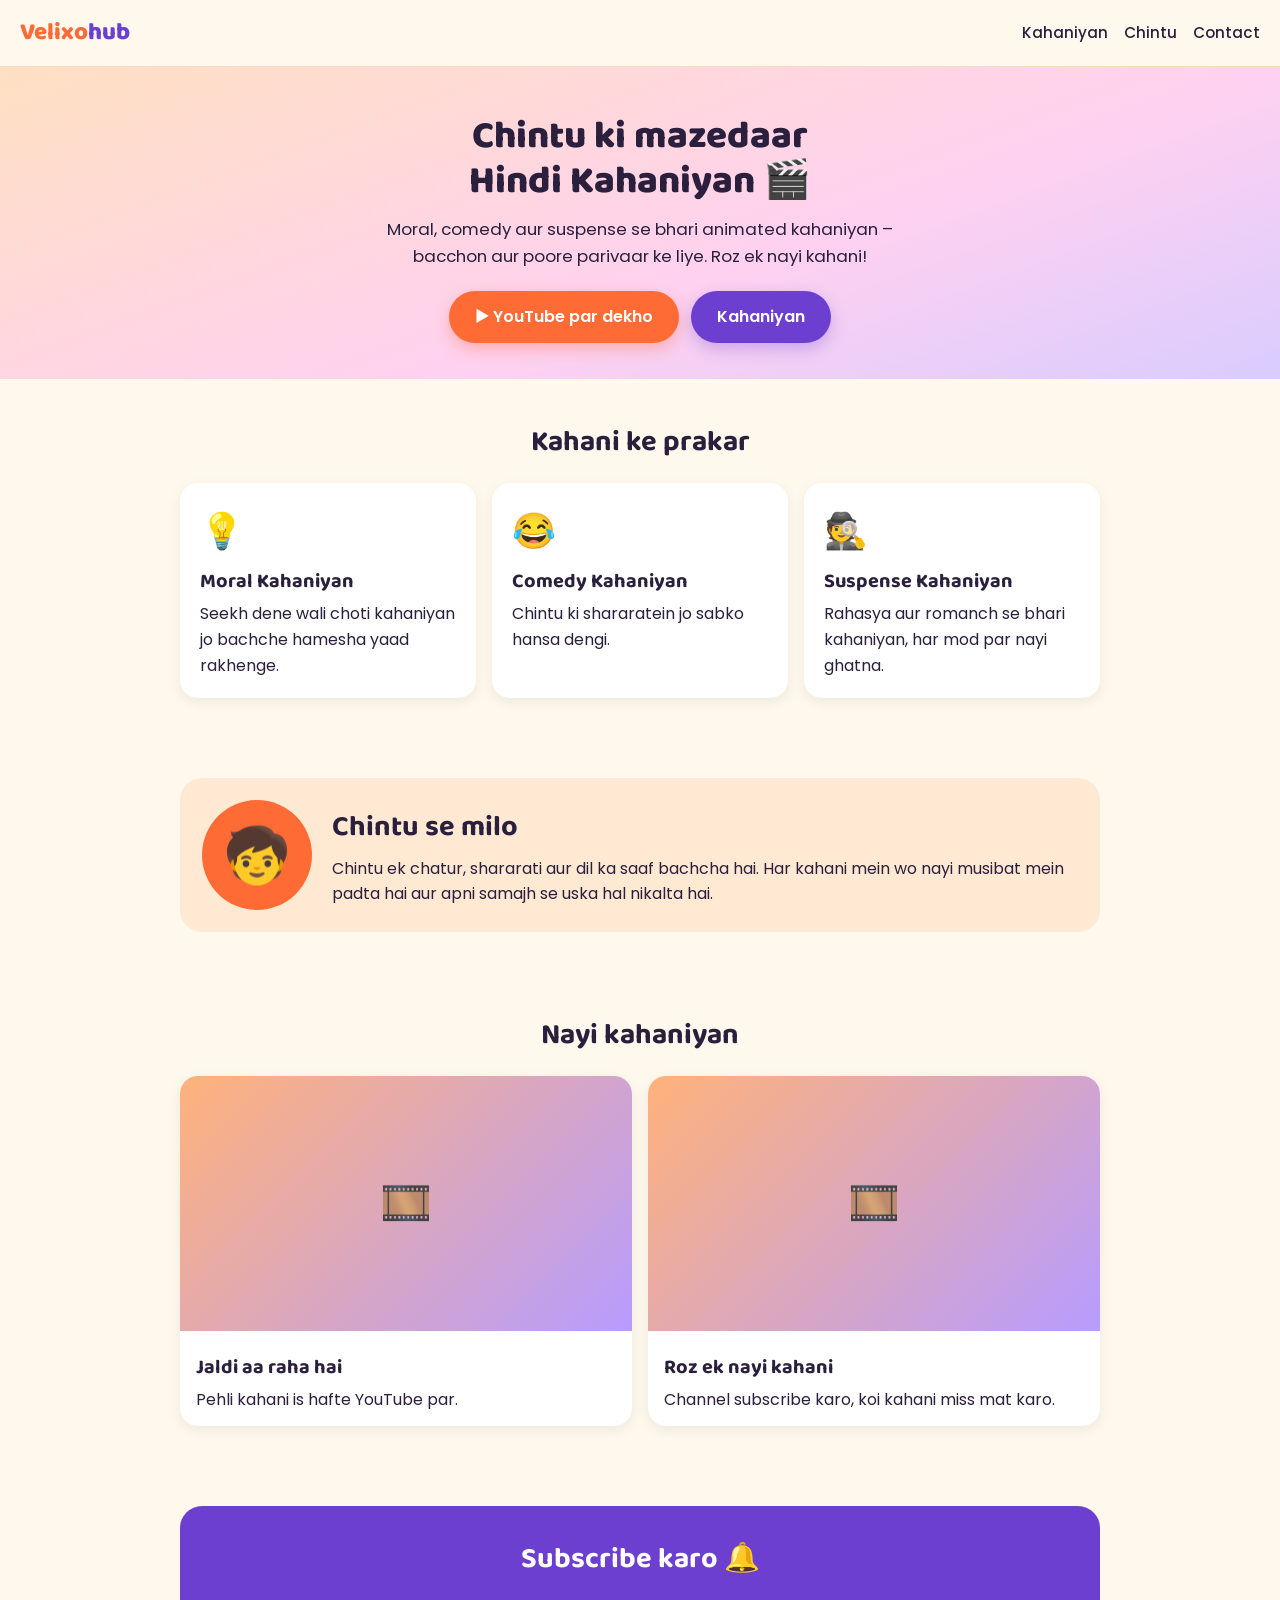
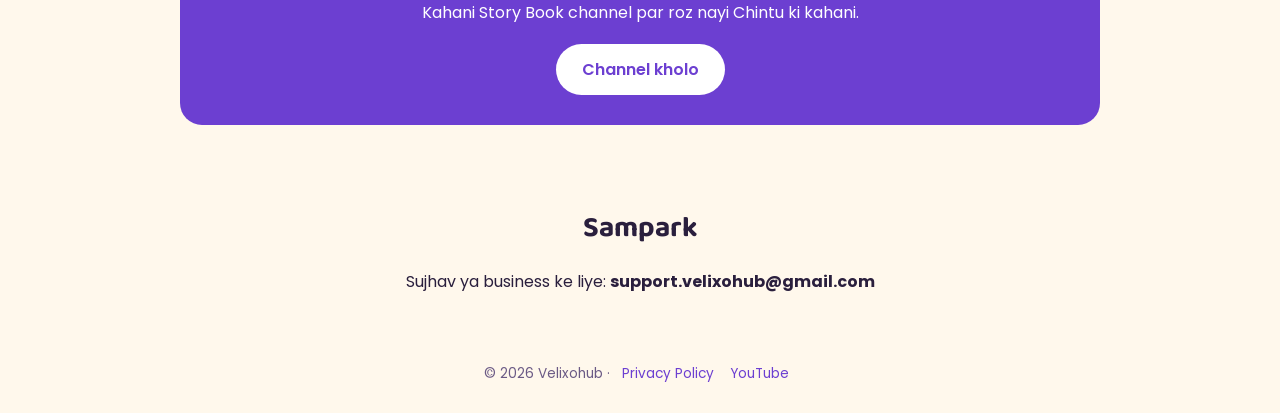
==== index.html @ 7179cbf9 "Add Velixohub website Co-Authored-By: Claude Sonnet 5.5 <noreply@anthropic.com> Claude-Session: http" ====
<!DOCTYPE html>
<html lang="hi">
<head>
<meta charset="utf-8">
<meta name="viewport" content="width=device-width, initial-scale=1">
<title>Velixohub – Chintu ki Kahaniyan | Hindi Animated Kahani</title>
<meta name="description" content="Chintu ki mazedaar Hindi animated kahaniyan – moral, comedy aur suspense. Roz ek nayi kahani Kahani Story Book YouTube channel par.">
<link rel="preconnect" href="https://fonts.googleapis.com">
<link href="https://fonts.googleapis.com/css2?family=Baloo+2:wght@500;700;800&family=Poppins:wght@400;500;600&display=swap" rel="stylesheet">
<style>
:root{--bg:#fff8ec;--ink:#2a1f3d;--pri:#ff6b35;--sec:#6c3fd1;--card:#ffffff;--soft:#ffe9d2}
*{box-sizing:border-box;margin:0;padding:0}
body{font-family:'Poppins',sans-serif;background:var(--bg);color:var(--ink);line-height:1.6}
h1,h2,h3,.logo{font-family:'Baloo 2',cursive}
header{display:flex;justify-content:space-between;align-items:center;padding:14px 20px;position:sticky;top:0;background:rgba(255,248,236,.95);backdrop-filter:blur(6px);z-index:5;border-bottom:1px solid #f1dcc2}
.logo{font-size:1.5rem;font-weight:800;color:var(--pri)}
.logo span{color:var(--sec)}
nav a{margin-left:16px;color:var(--ink);text-decoration:none;font-weight:500;font-size:.95rem}
.hero{text-align:center;padding:48px 20px 36px;background:linear-gradient(160deg,#ffe0c2,#ffd1f0 60%,#d9ccff)}
.hero h1{font-size:2.4rem;line-height:1.15;font-weight:800;margin-bottom:12px}
.hero p{max-width:520px;margin:0 auto 22px;font-size:1.05rem}
.btn{display:inline-block;background:var(--pri);color:#fff;padding:13px 26px;border-radius:999px;text-decoration:none;font-weight:600;box-shadow:0 6px 16px rgba(255,107,53,.35)}
.btn.alt{background:var(--sec);box-shadow:0 6px 16px rgba(108,63,209,.3);margin-left:8px}
section{padding:40px 20px;max-width:960px;margin:auto}
h2{font-size:1.8rem;margin-bottom:18px;text-align:center}
.grid{display:grid;grid-template-columns:repeat(auto-fit,minmax(240px,1fr));gap:16px}
.card{background:var(--card);border-radius:18px;padding:20px;box-shadow:0 4px 14px rgba(0,0,0,.07)}
.card .em{font-size:2.2rem}
.card h3{margin:6px 0 4px;font-size:1.25rem}
.chintu{display:flex;gap:20px;align-items:center;background:var(--soft);border-radius:22px;padding:22px;flex-wrap:wrap;justify-content:center}
.avatar{width:110px;height:110px;border-radius:50%;background:var(--pri);display:grid;place-items:center;font-size:3.4rem;flex:none}
.chintu div.t{flex:1;min-width:220px}
.vids .card{padding:0;overflow:hidden}
.thumb{aspect-ratio:16/9;background:linear-gradient(135deg,#ffb27a,#b79cff);display:grid;place-items:center;font-size:2.6rem}
.vids .card .b{padding:14px 16px}
.sub{text-align:center;background:var(--sec);color:#fff;border-radius:22px;padding:30px 20px}
.sub h2{color:#fff}
footer{text-align:center;padding:28px 16px;font-size:.85rem;color:#6b5a85}
footer a{color:var(--sec);text-decoration:none;margin:0 8px}
</style>
</head>
<body>
<header>
  <div class="logo">Velixo<span>hub</span></div>
  <nav><a href="#kahaniyan">Kahaniyan</a><a href="#chintu">Chintu</a><a href="#contact">Contact</a></nav>
</header>

<div class="hero">
  <h1>Chintu ki mazedaar<br>Hindi Kahaniyan 🎬</h1>
  <p>Moral, comedy aur suspense se bhari animated kahaniyan – bacchon aur poore parivaar ke liye. Roz ek nayi kahani!</p>
  <a class="btn" href="https://www.youtube.com/@kahani-story-book" target="_blank" rel="noopener">▶ YouTube par dekho</a>
  <a class="btn alt" href="#kahaniyan">Kahaniyan</a>
</div>

<section id="kahaniyan">
  <h2>Kahani ke prakar</h2>
  <div class="grid">
    <div class="card"><div class="em">💡</div><h3>Moral Kahaniyan</h3><p>Seekh dene wali choti kahaniyan jo bachche hamesha yaad rakhenge.</p></div>
    <div class="card"><div class="em">😂</div><h3>Comedy Kahaniyan</h3><p>Chintu ki shararatein jo sabko hansa dengi.</p></div>
    <div class="card"><div class="em">🕵️</div><h3>Suspense Kahaniyan</h3><p>Rahasya aur romanch se bhari kahaniyan, har mod par nayi ghatna.</p></div>
  </div>
</section>

<section id="chintu">
  <div class="chintu">
    <div class="avatar">🧒</div>
    <div class="t">
      <h2 style="text-align:left;margin-bottom:6px">Chintu se milo</h2>
      <p>Chintu ek chatur, shararati aur dil ka saaf bachcha hai. Har kahani mein wo nayi musibat mein padta hai aur apni samajh se uska hal nikalta hai.</p>
    </div>
  </div>
</section>

<section>
  <h2>Nayi kahaniyan</h2>
  <div class="grid vids">
    <div class="card"><div class="thumb">🎞️</div><div class="b"><h3>Jaldi aa raha hai</h3><p>Pehli kahani is hafte YouTube par.</p></div></div>
    <div class="card"><div class="thumb">🎞️</div><div class="b"><h3>Roz ek nayi kahani</h3><p>Channel subscribe karo, koi kahani miss mat karo.</p></div></div>
  </div>
</section>

<section>
  <div class="sub">
    <h2>Subscribe karo 🔔</h2>
    <p style="margin-bottom:18px">Kahani Story Book channel par roz nayi Chintu ki kahani.</p>
    <a class="btn" style="background:#fff;color:var(--sec);box-shadow:none" href="https://www.youtube.com/@kahani-story-book" target="_blank" rel="noopener">Channel kholo</a>
  </div>
</section>

<section id="contact" style="text-align:center">
  <h2>Sampark</h2>
  <p>Sujhav ya business ke liye: <strong>support.velixohub@gmail.com</strong></p>
</section>

<footer>
  © 2026 Velixohub · <a href="privacy.html">Privacy Policy</a><a href="https://www.youtube.com/@kahani-story-book" target="_blank" rel="noopener">YouTube</a>
</footer>
</body>
</html>
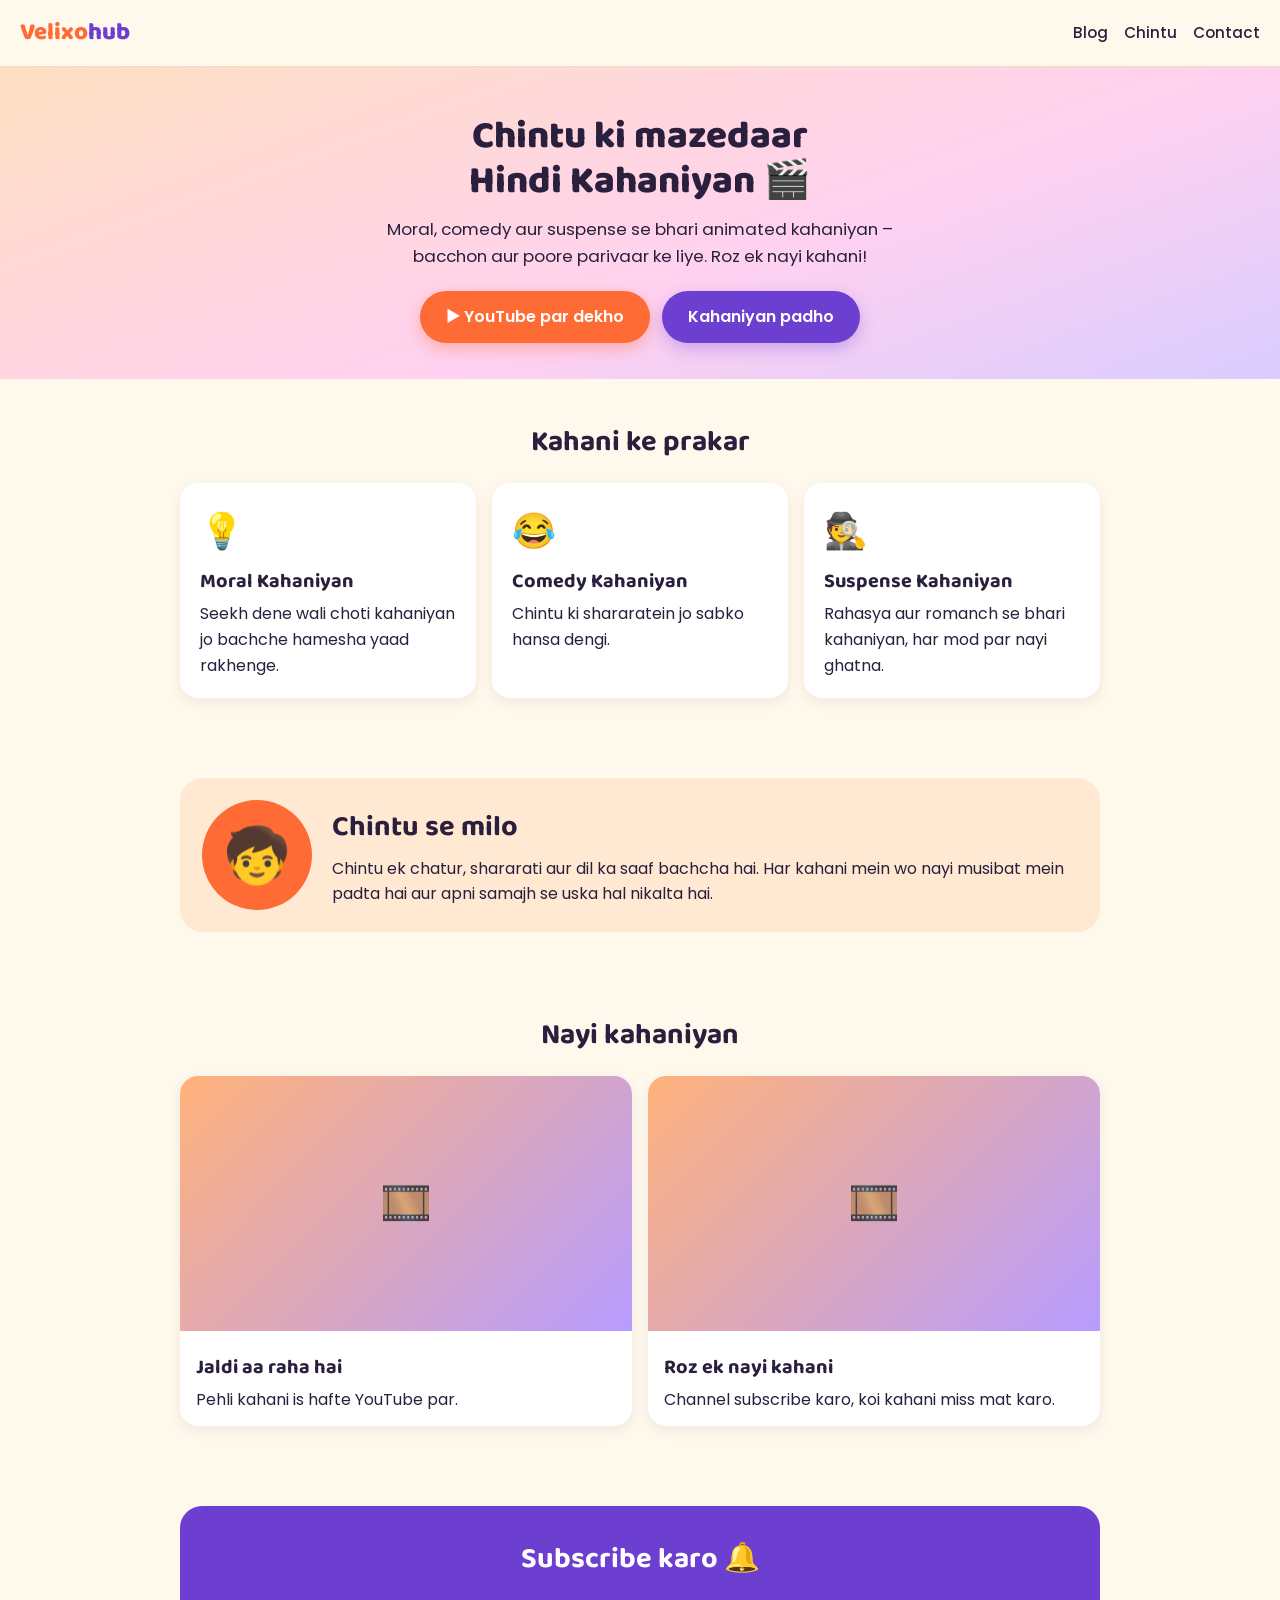
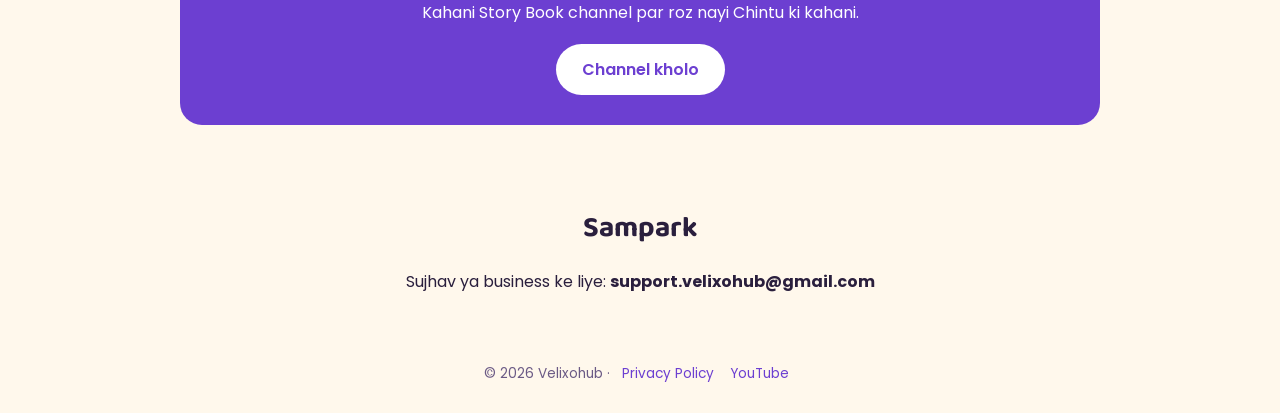
==== commit 225690d8: "Add blog section with first two Chintu stories Co-Authored-By: Claude Sonnet 5.5 <noreply@anthropic." ====
--- a/index.html
+++ b/index.html
@@ -42,14 +42,14 @@
 <body>
 <header>
   <div class="logo">Velixo<span>hub</span></div>
-  <nav><a href="#kahaniyan">Kahaniyan</a><a href="#chintu">Chintu</a><a href="#contact">Contact</a></nav>
+  <nav><a href="blog/index.html">Blog</a><a href="#chintu">Chintu</a><a href="#contact">Contact</a></nav>
 </header>
 
 <div class="hero">
   <h1>Chintu ki mazedaar<br>Hindi Kahaniyan 🎬</h1>
   <p>Moral, comedy aur suspense se bhari animated kahaniyan – bacchon aur poore parivaar ke liye. Roz ek nayi kahani!</p>
   <a class="btn" href="https://www.youtube.com/@kahani-story-book" target="_blank" rel="noopener">▶ YouTube par dekho</a>
-  <a class="btn alt" href="#kahaniyan">Kahaniyan</a>
+  <a class="btn alt" href="blog/index.html">Kahaniyan padho</a>
 </div>
 
 <section id="kahaniyan">
